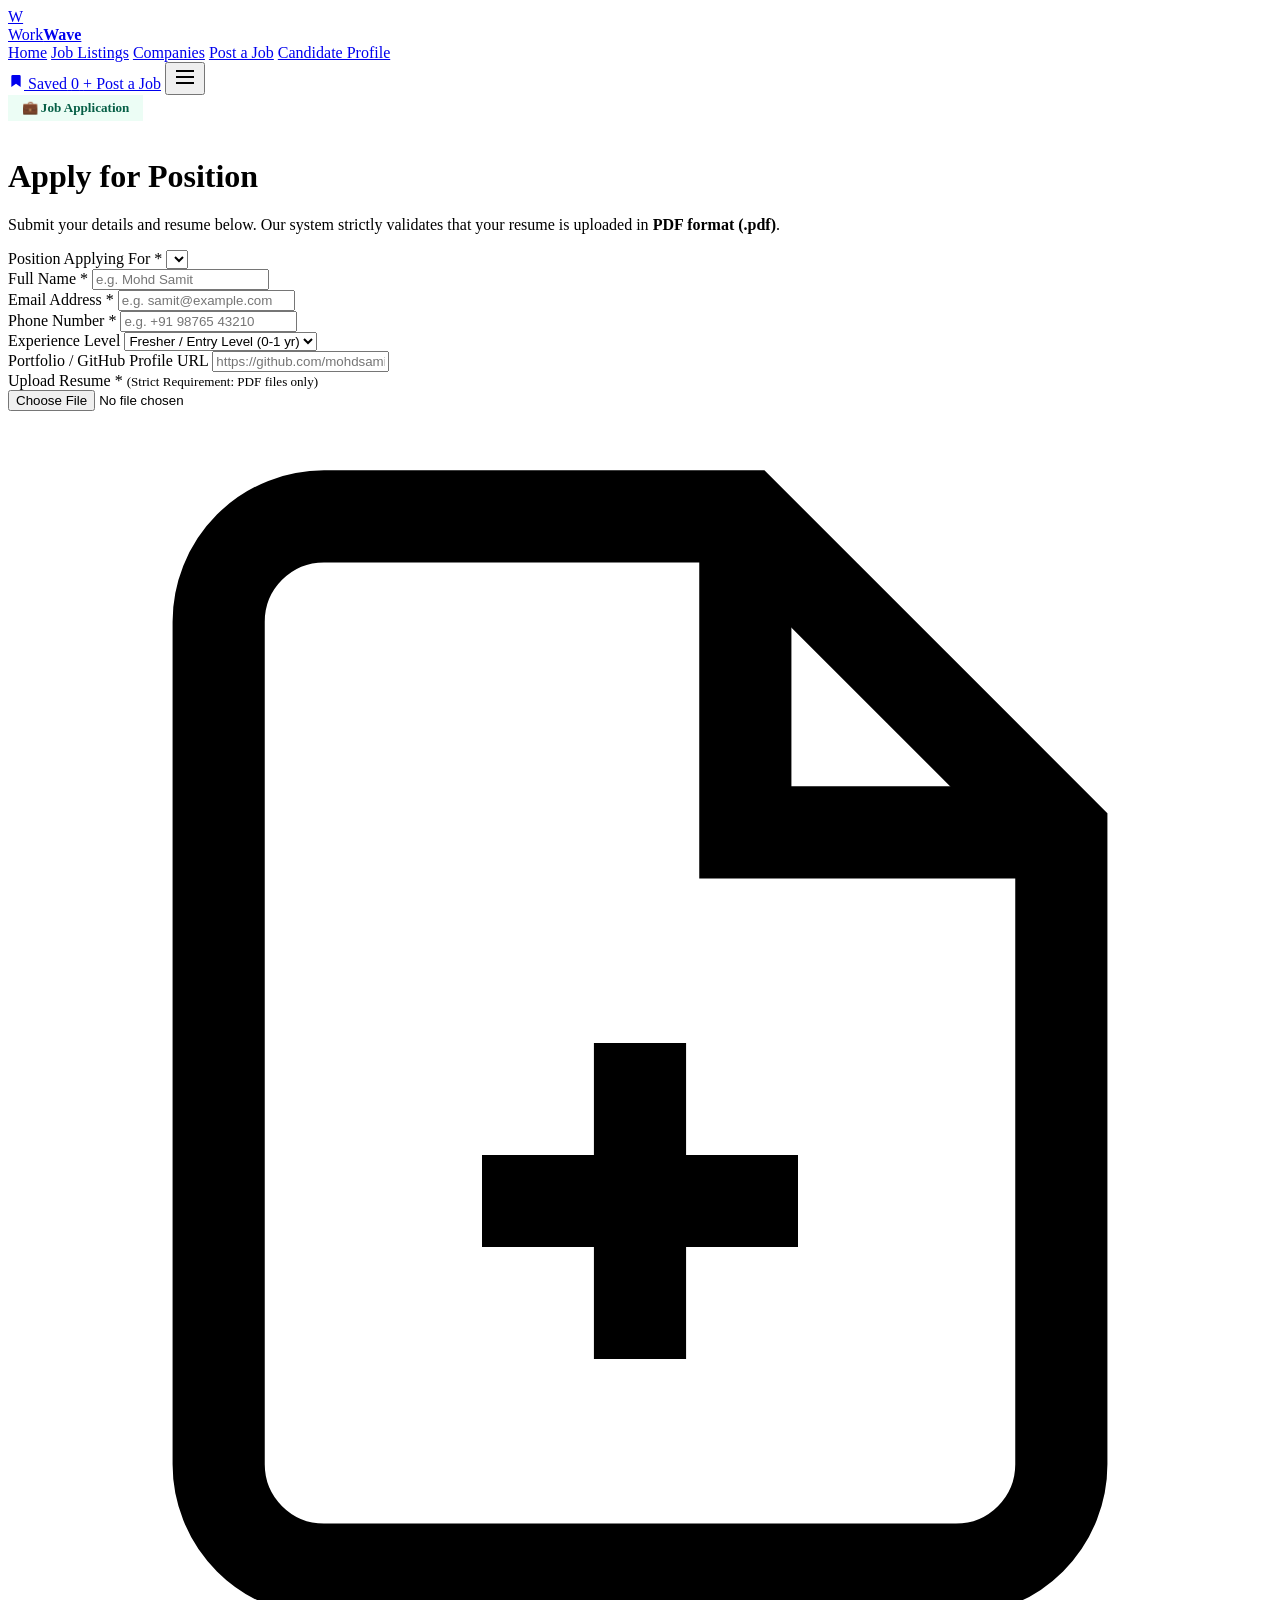
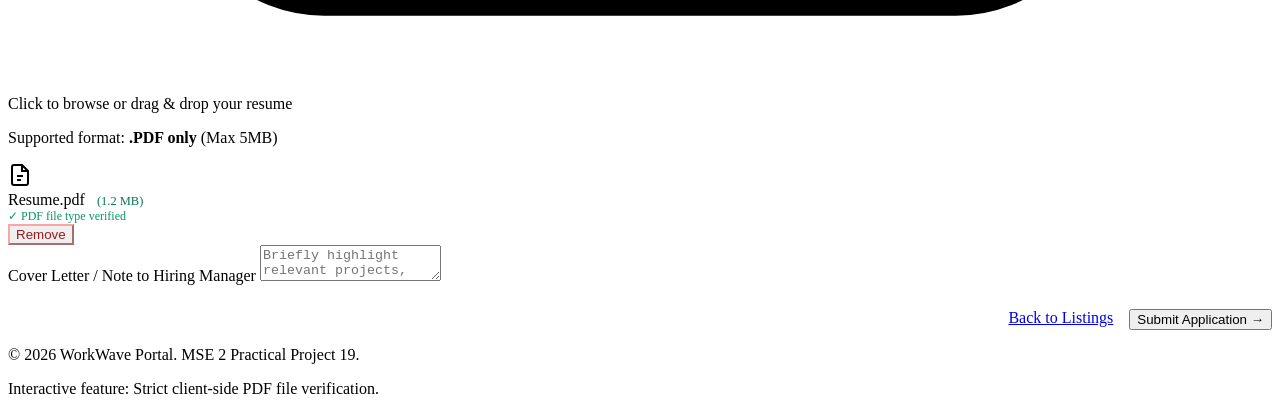
==== apply.html @ 9a6e8cc9 "Add files via upload" ====
<!DOCTYPE html>
<html lang="en">
<head>
  <meta charset="UTF-8">
  <meta name="viewport" content="width=device-width, initial-scale=1.0">
  <title>Job Application | WorkWave Portal</title>
  <link rel="stylesheet" href="css/style.css">
</head>
<body>

  <!-- Top Navigation Bar -->
  <header class="navbar">
    <div class="container">
      <a href="index.html" class="brand-logo">
        <div class="brand-icon">W</div>
        <span>Work<strong>Wave</strong></span>
      </a>

      <nav class="nav-menu">
        <a href="index.html" class="nav-link">Home</a>
        <a href="jobs.html" class="nav-link">Job Listings</a>
        <a href="companies.html" class="nav-link">Companies</a>
        <a href="post-job.html" class="nav-link">Post a Job</a>
        <a href="profile.html" class="nav-link">Candidate Profile</a>
      </nav>

      <div class="nav-actions">
        <a href="profile.html" class="saved-jobs-badge-btn" title="View Saved Jobs">
          <svg width="16" height="16" viewBox="0 0 24 24" fill="currentColor">
            <path d="M19 21l-7-5-7 5V5a2 2 0 0 1 2-2h10a2 2 0 0 1 2 2z"></path>
          </svg>
          <span>Saved</span>
          <span class="badge-count">0</span>
        </a>
        <a href="post-job.html" class="btn btn-primary btn-sm">+ Post a Job</a>
        <button class="nav-toggle-btn" aria-label="Toggle navigation">
          <svg width="24" height="24" viewBox="0 0 24 24" fill="none" stroke="currentColor" stroke-width="2">
            <line x1="3" y1="12" x2="21" y2="12"></line>
            <line x1="3" y1="6" x2="21" y2="6"></line>
            <line x1="3" y1="18" x2="21" y2="18"></line>
          </svg>
        </button>
      </div>
    </div>
  </header>

  <!-- Main Content: Application Form -->
  <main class="main-content">
    <div class="container">
      <div class="form-card">
        <div style="display: inline-flex; align-items: center; gap: 0.5rem; background: #ecfdf5; color: #065f46; padding: 0.3rem 0.85rem; border-radius: var(--radius-full); font-size: 0.82rem; font-weight: 700; margin-bottom: 1rem;">
          💼 Job Application
        </div>
        <h1 class="form-title">Apply for Position</h1>
        <p class="form-subtitle">Submit your details and resume below. Our system strictly validates that your resume is uploaded in <strong>PDF format (.pdf)</strong>.</p>

        <!-- Selected Job Banner -->
        <div id="apply-job-banner" style="display: none; background: var(--bg-subtle); border: 1px solid var(--border-color); border-radius: var(--radius-md); padding: 1rem 1.25rem; margin-bottom: 2rem;"></div>

        <form id="job-application-form">
          <div class="form-grid">
            
            <!-- Target Position -->
            <div class="form-group col-span-2">
              <label class="form-label" for="apply-job-select">Position Applying For <span class="required">*</span></label>
              <select id="apply-job-select" class="form-control" required>
                <!-- Populated by JS -->
              </select>
            </div>

            <!-- Full Name -->
            <div class="form-group">
              <label class="form-label" for="applicant-name">Full Name <span class="required">*</span></label>
              <input type="text" id="applicant-name" class="form-control" placeholder="e.g. Mohd Samit" required>
            </div>

            <!-- Email Address -->
            <div class="form-group">
              <label class="form-label" for="applicant-email">Email Address <span class="required">*</span></label>
              <input type="email" id="applicant-email" class="form-control" placeholder="e.g. samit@example.com" required>
            </div>

            <!-- Phone Number -->
            <div class="form-group">
              <label class="form-label" for="applicant-phone">Phone Number <span class="required">*</span></label>
              <input type="tel" id="applicant-phone" class="form-control" placeholder="e.g. +91 98765 43210" required>
            </div>

            <!-- Total Experience -->
            <div class="form-group">
              <label class="form-label" for="applicant-exp">Experience Level</label>
              <select id="applicant-exp" class="form-control">
                <option value="Fresher / Entry Level">Fresher / Entry Level (0-1 yr)</option>
                <option value="Junior (1-3 yrs)">Junior (1-3 yrs)</option>
                <option value="Mid Level (3-5 yrs)">Mid Level (3-5 yrs)</option>
                <option value="Senior (5+ yrs)">Senior (5+ yrs)</option>
              </select>
            </div>

            <!-- Portfolio / GitHub URL -->
            <div class="form-group col-span-2">
              <label class="form-label" for="applicant-portfolio">Portfolio / GitHub Profile URL</label>
              <input type="url" id="applicant-portfolio" class="form-control" placeholder="https://github.com/mohdsamit03-alt">
            </div>

            <!-- Resume Upload with Strict PDF Validation -->
            <div class="form-group col-span-2">
              <label class="form-label">
                Upload Resume <span class="required">*</span> 
                <span style="font-weight: normal; color: var(--text-muted); font-size: 0.82rem;">(Strict Requirement: PDF files only)</span>
              </label>

              <!-- Drag & Drop Zone -->
              <div class="file-dropzone" id="resume-dropzone">
                <input type="file" id="resume-file-input" accept=".pdf,application/pdf" required>
                <svg class="dropzone-icon" viewBox="0 0 24 24" fill="none" stroke="currentColor" stroke-width="1.75">
                  <path d="M14 2H6a2 2 0 0 0-2 2v16a2 2 0 0 0 2 2h12a2 2 0 0 0 2-2V8z"></path>
                  <polyline points="14 2 14 8 20 8"></polyline>
                  <line x1="12" y1="18" x2="12" y2="12"></line>
                  <line x1="9" y1="15" x2="15" y2="15"></line>
                </svg>
                <p class="dropzone-text">Click to browse or drag & drop your resume</p>
                <p class="dropzone-hint">Supported format: <strong>.PDF only</strong> (Max 5MB)</p>
              </div>

              <!-- PDF Accepted Preview Card -->
              <div id="file-preview-box" class="file-preview-box">
                <div class="file-preview-info">
                  <svg width="24" height="24" viewBox="0 0 24 24" fill="none" stroke="currentColor" stroke-width="2">
                    <path d="M14 2H6a2 2 0 0 0-2 2v16a2 2 0 0 0 2 2h12a2 2 0 0 0 2-2V8z"></path>
                    <polyline points="14 2 14 8 20 8"></polyline>
                    <line x1="9" y1="13" x2="15" y2="13"></line>
                    <line x1="9" y1="17" x2="13" y2="17"></line>
                  </svg>
                  <div>
                    <span id="file-name-display">Resume.pdf</span>
                    <span id="file-size-display" style="font-size: 0.78rem; color: #047857; margin-left: 0.5rem; font-weight: normal;">(1.2 MB)</span>
                    <div style="font-size: 0.75rem; color: #059669; font-weight: normal;">✓ PDF file type verified</div>
                  </div>
                </div>
                <button type="button" id="file-remove-btn" class="btn btn-secondary btn-sm" style="color: #991b1b; border-color: #fca5a5;">Remove</button>
              </div>

              <!-- PDF Rejection Error Message Box -->
              <div id="file-error-box" class="file-error-box"></div>
            </div>

            <!-- Cover Letter / Notes -->
            <div class="form-group col-span-2">
              <label class="form-label" for="cover-letter">Cover Letter / Note to Hiring Manager</label>
              <textarea id="cover-letter" class="form-control" placeholder="Briefly highlight relevant projects, skills, or why you'd be a great fit for this role..."></textarea>
            </div>

          </div>

          <div style="display: flex; justify-content: flex-end; gap: 1rem; margin-top: 1.5rem;">
            <a href="jobs.html" class="btn btn-secondary">Back to Listings</a>
            <button type="submit" class="btn btn-primary btn-lg">Submit Application &rarr;</button>
          </div>
        </form>
      </div>
    </div>
  </main>

  <!-- Footer -->
  <footer class="footer">
    <div class="container">
      <div class="footer-bottom" style="border: none; padding-top: 0;">
        <p>&copy; 2026 WorkWave Portal. MSE 2 Practical Project 19.</p>
        <p>Interactive feature: Strict client-side PDF file verification.</p>
      </div>
    </div>
  </footer>

  <!-- Scripts -->
  <script src="js/data.js"></script>
  <script src="js/main.js"></script>
  <script src="js/apply.js"></script>
</body>
</html>
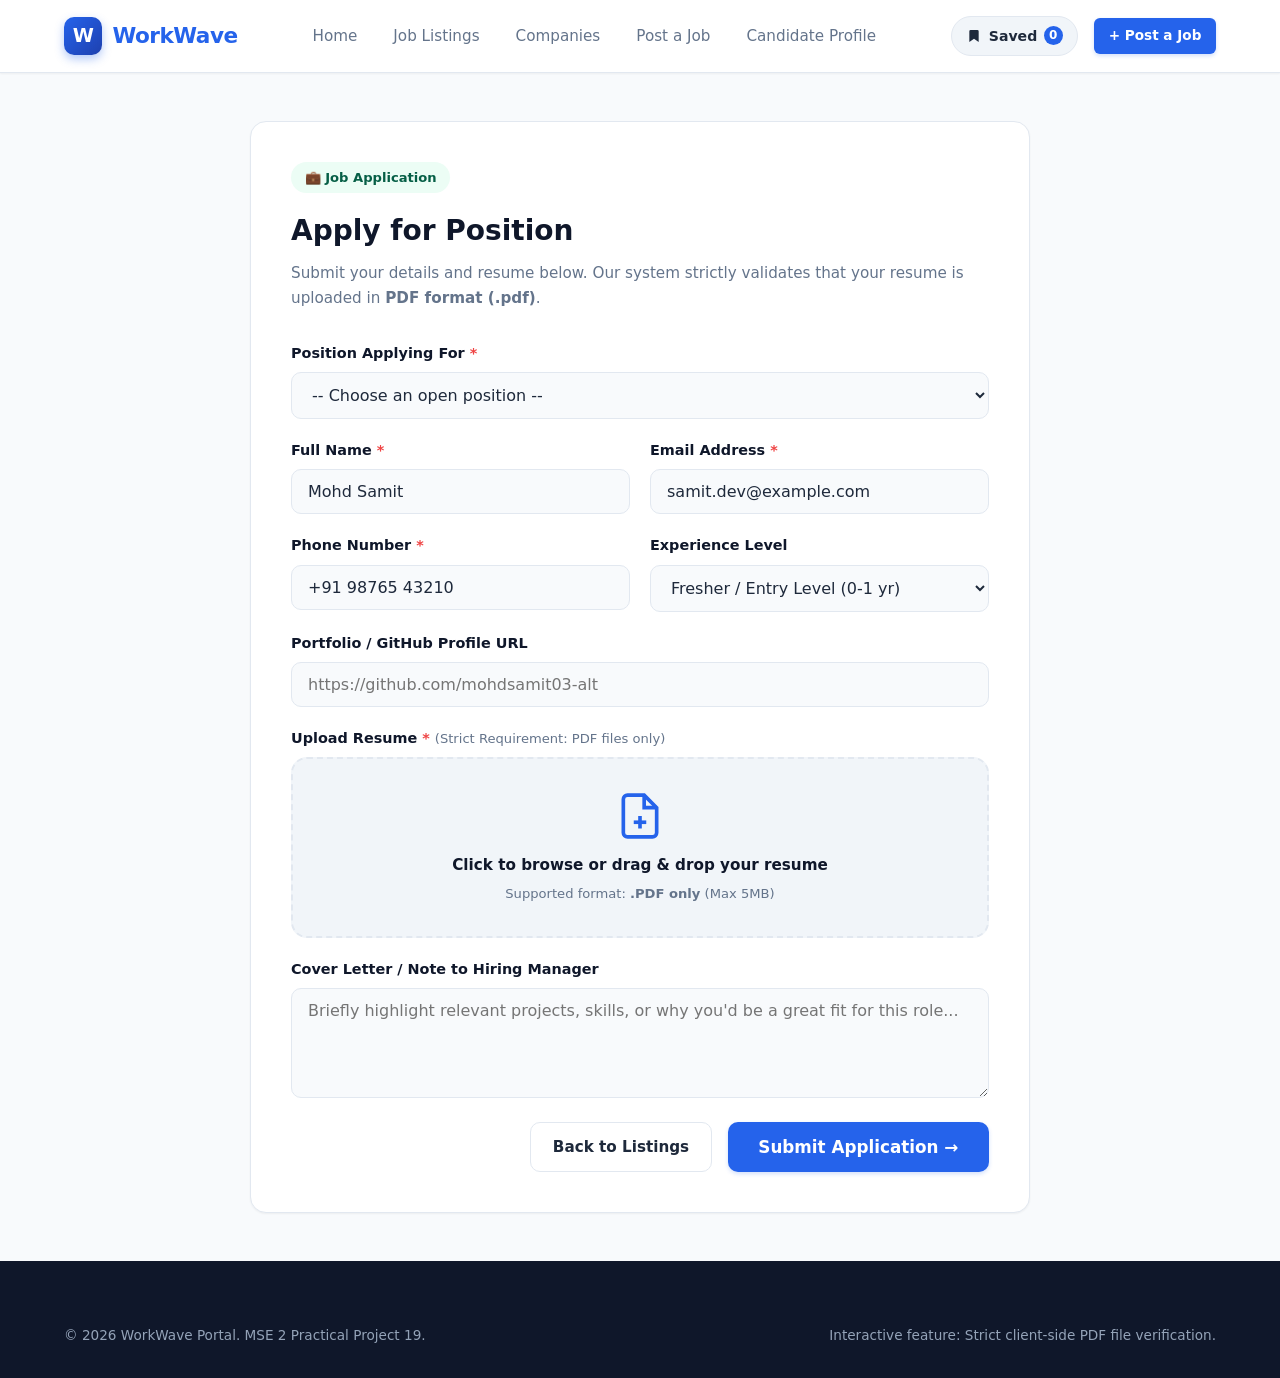
==== commit 409f7a8a: "Add files via upload" ====
--- a/apply.html
+++ b/apply.html
@@ -4,7 +4,7 @@
   <meta charset="UTF-8">
   <meta name="viewport" content="width=device-width, initial-scale=1.0">
   <title>Job Application | WorkWave Portal</title>
-  <link rel="stylesheet" href="css/style.css">
+  <link rel="stylesheet" href="style.css">
 </head>
 <body>
 
@@ -173,8 +173,8 @@
   </footer>
 
   <!-- Scripts -->
-  <script src="js/data.js"></script>
-  <script src="js/main.js"></script>
-  <script src="js/apply.js"></script>
+  <script src="data.js"></script>
+  <script src="main.js"></script>
+  <script src="apply.js"></script>
 </body>
 </html>
--- a/style.css
+++ b/style.css
@@ -0,0 +1,1202 @@
+/* ==========================================================================
+   MSE 2 Practical: Job Portal (Advanced)
+   Modern, Responsive, Production-Ready CSS
+   ========================================================================== */
+
+:root {
+  --primary: #2563eb;
+  --primary-hover: #1d4ed8;
+  --primary-light: #eff6ff;
+  --primary-border: #bfdbfe;
+  
+  --secondary: #0f172a;
+  --text-main: #1e293b;
+  --text-muted: #64748b;
+  --text-light: #94a3b8;
+  
+  --bg-body: #f8fafc;
+  --bg-card: #ffffff;
+  --bg-subtle: #f1f5f9;
+  
+  --border-color: #e2e8f0;
+  --border-focus: #3b82f6;
+  
+  --success: #10b981;
+  --success-bg: #ecfdf5;
+  --danger: #ef4444;
+  --danger-bg: #fef2f2;
+  --warning: #f59e0b;
+  --warning-bg: #fffbeb;
+  
+  --radius-sm: 6px;
+  --radius-md: 10px;
+  --radius-lg: 16px;
+  --radius-full: 9999px;
+  
+  --shadow-sm: 0 1px 2px 0 rgba(0, 0, 0, 0.05);
+  --shadow-md: 0 4px 6px -1px rgba(0, 0, 0, 0.07), 0 2px 4px -2px rgba(0, 0, 0, 0.05);
+  --shadow-lg: 0 10px 15px -3px rgba(0, 0, 0, 0.08), 0 4px 6px -4px rgba(0, 0, 0, 0.04);
+  --shadow-xl: 0 20px 25px -5px rgba(0, 0, 0, 0.1), 0 8px 10px -6px rgba(0, 0, 0, 0.05);
+
+  --font-family: system-ui, -apple-system, BlinkMacSystemFont, 'Segoe UI', Roboto, Oxygen, Ubuntu, Cantarell, sans-serif;
+  --transition: all 0.2s cubic-bezier(0.4, 0, 0.2, 1);
+}
+
+/* Base Resets */
+*, *::before, *::after {
+  box-sizing: border-box;
+  margin: 0;
+  padding: 0;
+}
+
+body {
+  font-family: var(--font-family);
+  background-color: var(--bg-body);
+  color: var(--text-main);
+  line-height: 1.6;
+  min-height: 100vh;
+  display: flex;
+  flex-direction: column;
+}
+
+img, svg {
+  vertical-align: middle;
+}
+
+a {
+  color: inherit;
+  text-decoration: none;
+  transition: var(--transition);
+}
+
+ul {
+  list-style: none;
+}
+
+button, input, select, textarea {
+  font-family: inherit;
+  font-size: 1rem;
+}
+
+/* Layout Utilities */
+.container {
+  width: 100%;
+  max-width: 1200px;
+  margin-left: auto;
+  margin-right: auto;
+  padding-left: 1.5rem;
+  padding-right: 1.5rem;
+}
+
+/* Top Navigation Bar */
+.navbar {
+  background-color: var(--bg-card);
+  border-bottom: 1px solid var(--border-color);
+  position: sticky;
+  top: 0;
+  z-index: 1000;
+  box-shadow: var(--shadow-sm);
+}
+
+.navbar .container {
+  display: flex;
+  align-items: center;
+  justify-content: space-between;
+  height: 72px;
+}
+
+.brand-logo {
+  display: flex;
+  align-items: center;
+  gap: 0.65rem;
+  font-size: 1.35rem;
+  font-weight: 800;
+  color: var(--secondary);
+  letter-spacing: -0.5px;
+}
+
+.brand-icon {
+  width: 38px;
+  height: 38px;
+  background: linear-gradient(135deg, var(--primary) 0%, #1e40af 100%);
+  color: #fff;
+  border-radius: var(--radius-md);
+  display: flex;
+  align-items: center;
+  justify-content: center;
+  font-size: 1.2rem;
+  font-weight: 900;
+  box-shadow: 0 4px 10px rgba(37, 99, 235, 0.35);
+}
+
+.brand-logo span {
+  color: var(--primary);
+}
+
+.nav-menu {
+  display: flex;
+  align-items: center;
+  gap: 1.75rem;
+}
+
+.nav-link {
+  font-weight: 500;
+  color: var(--text-muted);
+  font-size: 0.95rem;
+  padding: 0.5rem 0.25rem;
+  position: relative;
+}
+
+.nav-link:hover, .nav-link.active {
+  color: var(--primary);
+}
+
+.nav-link.active::after {
+  content: '';
+  position: absolute;
+  bottom: -6px;
+  left: 0;
+  right: 0;
+  height: 2px;
+  background-color: var(--primary);
+  border-radius: 2px;
+}
+
+.nav-actions {
+  display: flex;
+  align-items: center;
+  gap: 1rem;
+}
+
+.saved-jobs-badge-btn {
+  display: flex;
+  align-items: center;
+  gap: 0.4rem;
+  background: var(--bg-subtle);
+  border: 1px solid var(--border-color);
+  padding: 0.5rem 0.9rem;
+  border-radius: var(--radius-full);
+  font-size: 0.88rem;
+  font-weight: 600;
+  color: var(--text-main);
+  transition: var(--transition);
+}
+
+.saved-jobs-badge-btn:hover {
+  background: var(--primary-light);
+  border-color: var(--primary-border);
+  color: var(--primary);
+}
+
+.badge-count {
+  background: var(--primary);
+  color: #fff;
+  font-size: 0.75rem;
+  min-width: 19px;
+  height: 19px;
+  padding: 0 5px;
+  border-radius: var(--radius-full);
+  display: inline-flex;
+  align-items: center;
+  justify-content: center;
+  font-weight: 700;
+}
+
+.nav-toggle-btn {
+  display: none;
+  background: none;
+  border: none;
+  cursor: pointer;
+  padding: 0.5rem;
+  color: var(--secondary);
+}
+
+/* Buttons */
+.btn {
+  display: inline-flex;
+  align-items: center;
+  justify-content: center;
+  gap: 0.5rem;
+  padding: 0.65rem 1.35rem;
+  border-radius: var(--radius-md);
+  font-size: 0.95rem;
+  font-weight: 600;
+  cursor: pointer;
+  border: 1px solid transparent;
+  transition: var(--transition);
+  text-align: center;
+  white-space: nowrap;
+}
+
+.btn-primary {
+  background-color: var(--primary);
+  color: #fff;
+  box-shadow: 0 2px 4px rgba(37, 99, 235, 0.2);
+}
+
+.btn-primary:hover {
+  background-color: var(--primary-hover);
+  transform: translateY(-1px);
+  box-shadow: 0 4px 10px rgba(37, 99, 235, 0.3);
+}
+
+.btn-secondary {
+  background-color: var(--bg-card);
+  color: var(--text-main);
+  border-color: var(--border-color);
+}
+
+.btn-secondary:hover {
+  background-color: var(--bg-subtle);
+  border-color: var(--text-light);
+}
+
+.btn-outline {
+  background: transparent;
+  border: 1px solid var(--primary);
+  color: var(--primary);
+}
+
+.btn-outline:hover {
+  background: var(--primary-light);
+}
+
+.btn-sm {
+  padding: 0.4rem 0.85rem;
+  font-size: 0.85rem;
+  border-radius: var(--radius-sm);
+}
+
+.btn-lg {
+  padding: 0.85rem 1.85rem;
+  font-size: 1.05rem;
+  border-radius: var(--radius-md);
+}
+
+.btn-full {
+  width: 100%;
+}
+
+/* Badges & Pills */
+.pill {
+  display: inline-flex;
+  align-items: center;
+  padding: 0.25rem 0.65rem;
+  border-radius: var(--radius-full);
+  font-size: 0.78rem;
+  font-weight: 600;
+  letter-spacing: 0.2px;
+}
+
+.pill-blue { background: #dbeafe; color: #1e40af; }
+.pill-green { background: #d1fae5; color: #065f46; }
+.pill-purple { background: #f3e8ff; color: #6b21a8; }
+.pill-amber { background: #fef3c7; color: #92400e; }
+.pill-gray { background: #e2e8f0; color: #334155; }
+
+/* Page Header / Hero Banner */
+.hero-section {
+  background: linear-gradient(180deg, #eff6ff 0%, #f8fafc 100%);
+  padding: 4.5rem 0 3.5rem;
+  text-align: center;
+  border-bottom: 1px solid var(--border-color);
+}
+
+.hero-badge {
+  display: inline-flex;
+  align-items: center;
+  gap: 0.4rem;
+  background: #dbeafe;
+  color: #1e40af;
+  padding: 0.35rem 0.9rem;
+  border-radius: var(--radius-full);
+  font-size: 0.85rem;
+  font-weight: 700;
+  margin-bottom: 1.25rem;
+  border: 1px solid #bfdbfe;
+}
+
+.hero-title {
+  font-size: 2.85rem;
+  font-weight: 800;
+  letter-spacing: -1px;
+  line-height: 1.2;
+  color: var(--secondary);
+  max-width: 820px;
+  margin: 0 auto 1.25rem;
+}
+
+.hero-title span {
+  color: var(--primary);
+  background: linear-gradient(90deg, #2563eb, #3b82f6);
+  -webkit-background-clip: text;
+  -webkit-text-fill-color: transparent;
+}
+
+.hero-subtitle {
+  font-size: 1.15rem;
+  color: var(--text-muted);
+  max-width: 640px;
+  margin: 0 auto 2.25rem;
+}
+
+/* Search Bar Component */
+.search-box-card {
+  background: var(--bg-card);
+  padding: 0.75rem;
+  border-radius: var(--radius-lg);
+  box-shadow: var(--shadow-lg);
+  border: 1px solid var(--border-color);
+  max-width: 900px;
+  margin: 0 auto;
+}
+
+.search-form {
+  display: grid;
+  grid-template-columns: 1fr 1fr auto;
+  gap: 0.75rem;
+  align-items: center;
+}
+
+.input-group {
+  display: flex;
+  align-items: center;
+  gap: 0.75rem;
+  padding: 0.65rem 1rem;
+  background: var(--bg-subtle);
+  border-radius: var(--radius-md);
+  border: 1px solid transparent;
+  transition: var(--transition);
+}
+
+.input-group:focus-within {
+  border-color: var(--border-focus);
+  background: #fff;
+  box-shadow: 0 0 0 3px rgba(37, 99, 235, 0.15);
+}
+
+.input-group svg {
+  color: var(--text-light);
+  flex-shrink: 0;
+}
+
+.input-group input, .input-group select {
+  width: 100%;
+  border: none;
+  background: transparent;
+  color: var(--text-main);
+  outline: none;
+  font-size: 0.95rem;
+}
+
+.search-box-card .btn {
+  height: 50px;
+  padding: 0 1.85rem;
+}
+
+/* Stats Row */
+.stats-strip {
+  display: flex;
+  justify-content: center;
+  gap: 3rem;
+  margin-top: 3rem;
+  flex-wrap: wrap;
+}
+
+.stat-item {
+  display: flex;
+  flex-direction: column;
+  align-items: center;
+}
+
+.stat-number {
+  font-size: 1.85rem;
+  font-weight: 800;
+  color: var(--secondary);
+}
+
+.stat-label {
+  font-size: 0.85rem;
+  color: var(--text-muted);
+  text-transform: uppercase;
+  letter-spacing: 0.5px;
+  font-weight: 600;
+}
+
+/* Main Content Wrapper */
+.main-content {
+  flex: 1;
+  padding: 3rem 0;
+}
+
+.section-header {
+  display: flex;
+  align-items: flex-end;
+  justify-content: space-between;
+  margin-bottom: 2rem;
+  flex-wrap: wrap;
+  gap: 1rem;
+}
+
+.section-header h2 {
+  font-size: 1.85rem;
+  font-weight: 800;
+  color: var(--secondary);
+  letter-spacing: -0.5px;
+}
+
+.section-header p {
+  color: var(--text-muted);
+  font-size: 0.95rem;
+  margin-top: 0.25rem;
+}
+
+/* Job Cards Grid */
+.job-grid {
+  display: grid;
+  grid-template-columns: repeat(auto-fill, minmax(350px, 1fr));
+  gap: 1.5rem;
+}
+
+.job-card {
+  background: var(--bg-card);
+  border: 1px solid var(--border-color);
+  border-radius: var(--radius-lg);
+  padding: 1.5rem;
+  display: flex;
+  flex-direction: column;
+  transition: var(--transition);
+  position: relative;
+  box-shadow: var(--shadow-sm);
+}
+
+.job-card:hover {
+  transform: translateY(-3px);
+  box-shadow: var(--shadow-md);
+  border-color: #cbd5e1;
+}
+
+.job-card-header {
+  display: flex;
+  align-items: flex-start;
+  gap: 1rem;
+  margin-bottom: 1rem;
+}
+
+.company-logo {
+  width: 52px;
+  height: 52px;
+  border-radius: var(--radius-md);
+  color: #fff;
+  display: flex;
+  align-items: center;
+  justify-content: center;
+  font-size: 1.15rem;
+  font-weight: 800;
+  flex-shrink: 0;
+  box-shadow: var(--shadow-sm);
+}
+
+.job-title-group {
+  flex: 1;
+  min-width: 0;
+}
+
+.job-title {
+  font-size: 1.12rem;
+  font-weight: 700;
+  color: var(--secondary);
+  margin-bottom: 0.2rem;
+  white-space: nowrap;
+  overflow: hidden;
+  text-overflow: ellipsis;
+}
+
+.job-title a:hover {
+  color: var(--primary);
+}
+
+.company-name {
+  font-size: 0.9rem;
+  color: var(--text-muted);
+  font-weight: 500;
+}
+
+.save-job-btn {
+  background: var(--bg-subtle);
+  border: 1px solid var(--border-color);
+  color: var(--text-muted);
+  width: 38px;
+  height: 38px;
+  border-radius: var(--radius-full);
+  display: flex;
+  align-items: center;
+  justify-content: center;
+  cursor: pointer;
+  transition: var(--transition);
+  flex-shrink: 0;
+}
+
+.save-job-btn:hover {
+  color: #e11d48;
+  background: #ffe4e6;
+  border-color: #fecdd3;
+}
+
+.save-job-btn.saved {
+  background: #ffe4e6;
+  color: #e11d48;
+  border-color: #fecdd3;
+}
+
+.job-card-pills {
+  display: flex;
+  flex-wrap: wrap;
+  gap: 0.5rem;
+  margin-bottom: 1rem;
+}
+
+.job-card-meta {
+  display: flex;
+  align-items: center;
+  gap: 1.25rem;
+  font-size: 0.88rem;
+  color: var(--text-muted);
+  margin-bottom: 1.25rem;
+  flex-wrap: wrap;
+}
+
+.job-card-meta-item {
+  display: flex;
+  align-items: center;
+  gap: 0.35rem;
+}
+
+.job-tags {
+  display: flex;
+  flex-wrap: wrap;
+  gap: 0.4rem;
+  margin-bottom: 1.25rem;
+}
+
+.job-tag {
+  background: var(--bg-subtle);
+  color: var(--text-main);
+  padding: 0.2rem 0.55rem;
+  border-radius: var(--radius-sm);
+  font-size: 0.78rem;
+  font-weight: 500;
+}
+
+.job-card-footer {
+  margin-top: auto;
+  display: flex;
+  align-items: center;
+  justify-content: space-between;
+  padding-top: 1rem;
+  border-top: 1px solid var(--border-color);
+}
+
+.job-salary {
+  font-weight: 700;
+  color: var(--secondary);
+  font-size: 0.95rem;
+}
+
+/* Listings Page Layout (Sidebar + Results) */
+.listings-layout {
+  display: grid;
+  grid-template-columns: 280px 1fr;
+  gap: 2rem;
+  align-items: flex-start;
+}
+
+.filters-sidebar {
+  background: var(--bg-card);
+  border: 1px solid var(--border-color);
+  border-radius: var(--radius-lg);
+  padding: 1.5rem;
+  position: sticky;
+  top: 92px;
+  box-shadow: var(--shadow-sm);
+}
+
+.filter-group {
+  margin-bottom: 1.75rem;
+  padding-bottom: 1.5rem;
+  border-bottom: 1px solid var(--border-color);
+}
+
+.filter-group:last-child {
+  margin-bottom: 0;
+  padding-bottom: 0;
+  border-bottom: none;
+}
+
+.filter-title {
+  font-size: 0.92rem;
+  font-weight: 700;
+  color: var(--secondary);
+  margin-bottom: 0.85rem;
+  text-transform: uppercase;
+  letter-spacing: 0.5px;
+}
+
+.filter-option {
+  display: flex;
+  align-items: center;
+  gap: 0.6rem;
+  margin-bottom: 0.6rem;
+  cursor: pointer;
+  font-size: 0.92rem;
+  color: var(--text-main);
+}
+
+.filter-option input[type="checkbox"], .filter-option input[type="radio"] {
+  width: 16px;
+  height: 16px;
+  accent-color: var(--primary);
+  cursor: pointer;
+}
+
+.filter-reset-btn {
+  background: none;
+  border: none;
+  color: var(--primary);
+  font-size: 0.85rem;
+  font-weight: 600;
+  cursor: pointer;
+  padding: 0;
+}
+
+.filter-reset-btn:hover {
+  text-decoration: underline;
+}
+
+/* Forms (Post Job, Apply, Profile) */
+.form-card {
+  background: var(--bg-card);
+  border: 1px solid var(--border-color);
+  border-radius: var(--radius-lg);
+  padding: 2.5rem;
+  box-shadow: var(--shadow-sm);
+  max-width: 780px;
+  margin: 0 auto;
+}
+
+.form-title {
+  font-size: 1.75rem;
+  font-weight: 800;
+  color: var(--secondary);
+  margin-bottom: 0.5rem;
+}
+
+.form-subtitle {
+  color: var(--text-muted);
+  font-size: 0.95rem;
+  margin-bottom: 2rem;
+}
+
+.form-grid {
+  display: grid;
+  grid-template-columns: 1fr 1fr;
+  gap: 1.25rem;
+  margin-bottom: 1.5rem;
+}
+
+.form-group {
+  display: flex;
+  flex-direction: column;
+  gap: 0.45rem;
+}
+
+.form-group.col-span-2 {
+  grid-column: span 2;
+}
+
+.form-label {
+  font-size: 0.9rem;
+  font-weight: 600;
+  color: var(--secondary);
+}
+
+.form-label .required {
+  color: var(--danger);
+}
+
+.form-control {
+  width: 100%;
+  padding: 0.75rem 1rem;
+  border: 1px solid var(--border-color);
+  border-radius: var(--radius-md);
+  background: var(--bg-body);
+  color: var(--text-main);
+  outline: none;
+  transition: var(--transition);
+}
+
+.form-control:focus {
+  background: #fff;
+  border-color: var(--border-focus);
+  box-shadow: 0 0 0 3px rgba(37, 99, 235, 0.15);
+}
+
+textarea.form-control {
+  resize: vertical;
+  min-height: 110px;
+}
+
+/* File Upload Component (PDF Strict Validation) */
+.file-dropzone {
+  border: 2px dashed var(--border-color);
+  background: var(--bg-subtle);
+  border-radius: var(--radius-lg);
+  padding: 2rem 1.5rem;
+  text-align: center;
+  cursor: pointer;
+  transition: var(--transition);
+  position: relative;
+}
+
+.file-dropzone:hover, .file-dropzone.dragover {
+  border-color: var(--primary);
+  background: var(--primary-light);
+}
+
+.file-dropzone input[type="file"] {
+  position: absolute;
+  top: 0;
+  left: 0;
+  width: 100%;
+  height: 100%;
+  opacity: 0;
+  cursor: pointer;
+}
+
+.dropzone-icon {
+  width: 50px;
+  height: 50px;
+  color: var(--primary);
+  margin-bottom: 0.75rem;
+}
+
+.dropzone-text {
+  font-size: 0.95rem;
+  font-weight: 600;
+  color: var(--secondary);
+  margin-bottom: 0.35rem;
+}
+
+.dropzone-hint {
+  font-size: 0.82rem;
+  color: var(--text-muted);
+}
+
+.file-preview-box {
+  display: none;
+  align-items: center;
+  justify-content: space-between;
+  padding: 0.85rem 1.25rem;
+  background: var(--success-bg);
+  border: 1px solid #a7f3d0;
+  border-radius: var(--radius-md);
+  margin-top: 1rem;
+}
+
+.file-preview-info {
+  display: flex;
+  align-items: center;
+  gap: 0.75rem;
+  color: #065f46;
+  font-weight: 600;
+  font-size: 0.92rem;
+}
+
+.file-error-box {
+  display: none;
+  padding: 0.85rem 1.25rem;
+  background: var(--danger-bg);
+  border: 1px solid #fecaca;
+  border-radius: var(--radius-md);
+  margin-top: 1rem;
+  color: #991b1b;
+  font-size: 0.88rem;
+  font-weight: 600;
+}
+
+/* Detail Page Layout */
+.job-detail-header {
+  background: var(--bg-card);
+  border: 1px solid var(--border-color);
+  border-radius: var(--radius-lg);
+  padding: 2.25rem;
+  box-shadow: var(--shadow-sm);
+  margin-bottom: 2rem;
+}
+
+.job-detail-top {
+  display: flex;
+  align-items: flex-start;
+  justify-content: space-between;
+  gap: 1.5rem;
+  flex-wrap: wrap;
+}
+
+.job-detail-company-wrap {
+  display: flex;
+  gap: 1.25rem;
+}
+
+.job-detail-title {
+  font-size: 2rem;
+  font-weight: 800;
+  color: var(--secondary);
+  line-height: 1.2;
+  margin-bottom: 0.4rem;
+}
+
+.detail-layout {
+  display: grid;
+  grid-template-columns: 2fr 1fr;
+  gap: 2rem;
+}
+
+.detail-content-card {
+  background: var(--bg-card);
+  border: 1px solid var(--border-color);
+  border-radius: var(--radius-lg);
+  padding: 2.25rem;
+  box-shadow: var(--shadow-sm);
+}
+
+.detail-section {
+  margin-bottom: 2rem;
+}
+
+.detail-section:last-child {
+  margin-bottom: 0;
+}
+
+.detail-section h3 {
+  font-size: 1.25rem;
+  font-weight: 700;
+  color: var(--secondary);
+  margin-bottom: 0.85rem;
+  padding-bottom: 0.4rem;
+  border-bottom: 1px solid var(--border-color);
+}
+
+.detail-section ul {
+  padding-left: 1.25rem;
+  list-style-type: disc;
+}
+
+.detail-section li {
+  margin-bottom: 0.5rem;
+  color: var(--text-main);
+}
+
+.detail-sidebar-card {
+  background: var(--bg-card);
+  border: 1px solid var(--border-color);
+  border-radius: var(--radius-lg);
+  padding: 1.75rem;
+  box-shadow: var(--shadow-sm);
+  margin-bottom: 1.5rem;
+}
+
+.info-list-item {
+  display: flex;
+  align-items: center;
+  justify-content: space-between;
+  padding: 0.75rem 0;
+  border-bottom: 1px solid var(--border-color);
+  font-size: 0.92rem;
+}
+
+.info-list-item:last-child {
+  border-bottom: none;
+}
+
+.info-list-label {
+  color: var(--text-muted);
+}
+
+.info-list-value {
+  font-weight: 600;
+  color: var(--secondary);
+}
+
+/* Companies Grid */
+.company-card {
+  background: var(--bg-card);
+  border: 1px solid var(--border-color);
+  border-radius: var(--radius-lg);
+  padding: 2rem;
+  text-align: center;
+  box-shadow: var(--shadow-sm);
+  transition: var(--transition);
+  display: flex;
+  flex-direction: column;
+  align-items: center;
+}
+
+.company-card:hover {
+  transform: translateY(-4px);
+  box-shadow: var(--shadow-md);
+  border-color: #cbd5e1;
+}
+
+.company-card .company-logo {
+  width: 68px;
+  height: 68px;
+  font-size: 1.5rem;
+  margin-bottom: 1rem;
+}
+
+.company-card-name {
+  font-size: 1.25rem;
+  font-weight: 700;
+  color: var(--secondary);
+  margin-bottom: 0.35rem;
+}
+
+.company-card-industry {
+  font-size: 0.88rem;
+  color: var(--text-muted);
+  margin-bottom: 1rem;
+}
+
+.company-card-desc {
+  font-size: 0.9rem;
+  color: var(--text-main);
+  margin-bottom: 1.25rem;
+  line-height: 1.5;
+}
+
+/* Candidate Profile Styles */
+.profile-header-card {
+  background: var(--bg-card);
+  border: 1px solid var(--border-color);
+  border-radius: var(--radius-lg);
+  padding: 2.25rem;
+  box-shadow: var(--shadow-sm);
+  display: flex;
+  align-items: center;
+  justify-content: space-between;
+  margin-bottom: 2rem;
+  flex-wrap: wrap;
+  gap: 1.5rem;
+}
+
+.profile-user-info {
+  display: flex;
+  align-items: center;
+  gap: 1.5rem;
+}
+
+.profile-avatar {
+  width: 84px;
+  height: 84px;
+  border-radius: var(--radius-full);
+  background: linear-gradient(135deg, var(--primary) 0%, #3b82f6 100%);
+  color: #fff;
+  display: flex;
+  align-items: center;
+  justify-content: center;
+  font-size: 2rem;
+  font-weight: 800;
+  box-shadow: var(--shadow-md);
+}
+
+.profile-name {
+  font-size: 1.65rem;
+  font-weight: 800;
+  color: var(--secondary);
+  margin-bottom: 0.2rem;
+}
+
+.profile-headline {
+  color: var(--text-muted);
+  font-size: 0.95rem;
+  font-weight: 500;
+}
+
+.profile-tabs {
+  display: flex;
+  gap: 0.5rem;
+  margin-bottom: 1.5rem;
+  border-bottom: 1px solid var(--border-color);
+  padding-bottom: 0.5rem;
+}
+
+.profile-tab-btn {
+  background: none;
+  border: none;
+  padding: 0.65rem 1.25rem;
+  border-radius: var(--radius-md);
+  font-weight: 600;
+  color: var(--text-muted);
+  cursor: pointer;
+  transition: var(--transition);
+}
+
+.profile-tab-btn.active {
+  background: var(--primary-light);
+  color: var(--primary);
+}
+
+/* Empty State */
+.empty-state {
+  text-align: center;
+  padding: 4rem 1.5rem;
+  background: var(--bg-card);
+  border: 1px dashed var(--border-color);
+  border-radius: var(--radius-lg);
+}
+
+.empty-state-icon {
+  width: 64px;
+  height: 64px;
+  color: var(--text-light);
+  margin-bottom: 1rem;
+}
+
+.empty-state-title {
+  font-size: 1.25rem;
+  font-weight: 700;
+  color: var(--secondary);
+  margin-bottom: 0.35rem;
+}
+
+.empty-state-text {
+  color: var(--text-muted);
+  font-size: 0.95rem;
+  max-width: 420px;
+  margin: 0 auto 1.5rem;
+}
+
+/* Toast Notifications */
+#toast-container {
+  position: fixed;
+  bottom: 24px;
+  right: 24px;
+  z-index: 9999;
+  display: flex;
+  flex-direction: column;
+  gap: 10px;
+  pointer-events: none;
+}
+
+.toast {
+  pointer-events: auto;
+  background: var(--secondary);
+  color: #fff;
+  padding: 0.85rem 1.35rem;
+  border-radius: var(--radius-md);
+  font-size: 0.92rem;
+  font-weight: 500;
+  box-shadow: var(--shadow-xl);
+  display: flex;
+  align-items: center;
+  gap: 0.75rem;
+  animation: slideIn 0.3s ease forwards;
+  max-width: 380px;
+}
+
+.toast.toast-success { background: #065f46; border-left: 4px solid #10b981; }
+.toast.toast-danger { background: #991b1b; border-left: 4px solid #ef4444; }
+.toast.toast-info { background: #1e3a8a; border-left: 4px solid #3b82f6; }
+
+@keyframes slideIn {
+  from { opacity: 0; transform: translateY(15px); }
+  to { opacity: 1; transform: translateY(0); }
+}
+
+/* Footer */
+.footer {
+  background: var(--secondary);
+  color: #94a3b8;
+  padding: 4rem 0 2rem;
+  margin-top: auto;
+  font-size: 0.92rem;
+}
+
+.footer-grid {
+  display: grid;
+  grid-template-columns: 2fr 1fr 1fr 1fr;
+  gap: 2.5rem;
+  margin-bottom: 3rem;
+}
+
+.footer-brand .brand-logo {
+  color: #fff;
+  margin-bottom: 0.85rem;
+}
+
+.footer-brand p {
+  color: #94a3b8;
+  font-size: 0.9rem;
+  line-height: 1.6;
+  max-width: 320px;
+}
+
+.footer-col h4 {
+  color: #fff;
+  font-size: 1rem;
+  font-weight: 700;
+  margin-bottom: 1.25rem;
+}
+
+.footer-links li {
+  margin-bottom: 0.65rem;
+}
+
+.footer-links a:hover {
+  color: #fff;
+}
+
+.footer-bottom {
+  padding-top: 2rem;
+  border-top: 1px solid #334155;
+  display: flex;
+  align-items: center;
+  justify-content: space-between;
+  flex-wrap: wrap;
+  gap: 1rem;
+  font-size: 0.85rem;
+}
+
+/* Responsive Media Queries */
+@media (max-width: 992px) {
+  .hero-title { font-size: 2.35rem; }
+  .listings-layout { grid-template-columns: 1fr; }
+  .filters-sidebar { position: static; margin-bottom: 2rem; }
+  .detail-layout { grid-template-columns: 1fr; }
+  .footer-grid { grid-template-columns: 1fr 1fr; }
+}
+
+@media (max-width: 768px) {
+  .nav-menu {
+    position: fixed;
+    top: 72px;
+    left: 0;
+    right: 0;
+    background: var(--bg-card);
+    flex-direction: column;
+    padding: 1.5rem;
+    box-shadow: var(--shadow-lg);
+    border-bottom: 1px solid var(--border-color);
+    display: none;
+    gap: 1rem;
+    align-items: flex-start;
+  }
+  .nav-menu.show { display: flex; }
+  .nav-toggle-btn { display: block; }
+  .search-form { grid-template-columns: 1fr; }
+  .form-grid { grid-template-columns: 1fr; }
+  .form-group.col-span-2 { grid-column: span 1; }
+  .hero-section { padding: 3rem 0 2rem; }
+  .hero-title { font-size: 1.95rem; }
+  .footer-grid { grid-template-columns: 1fr; }
+}
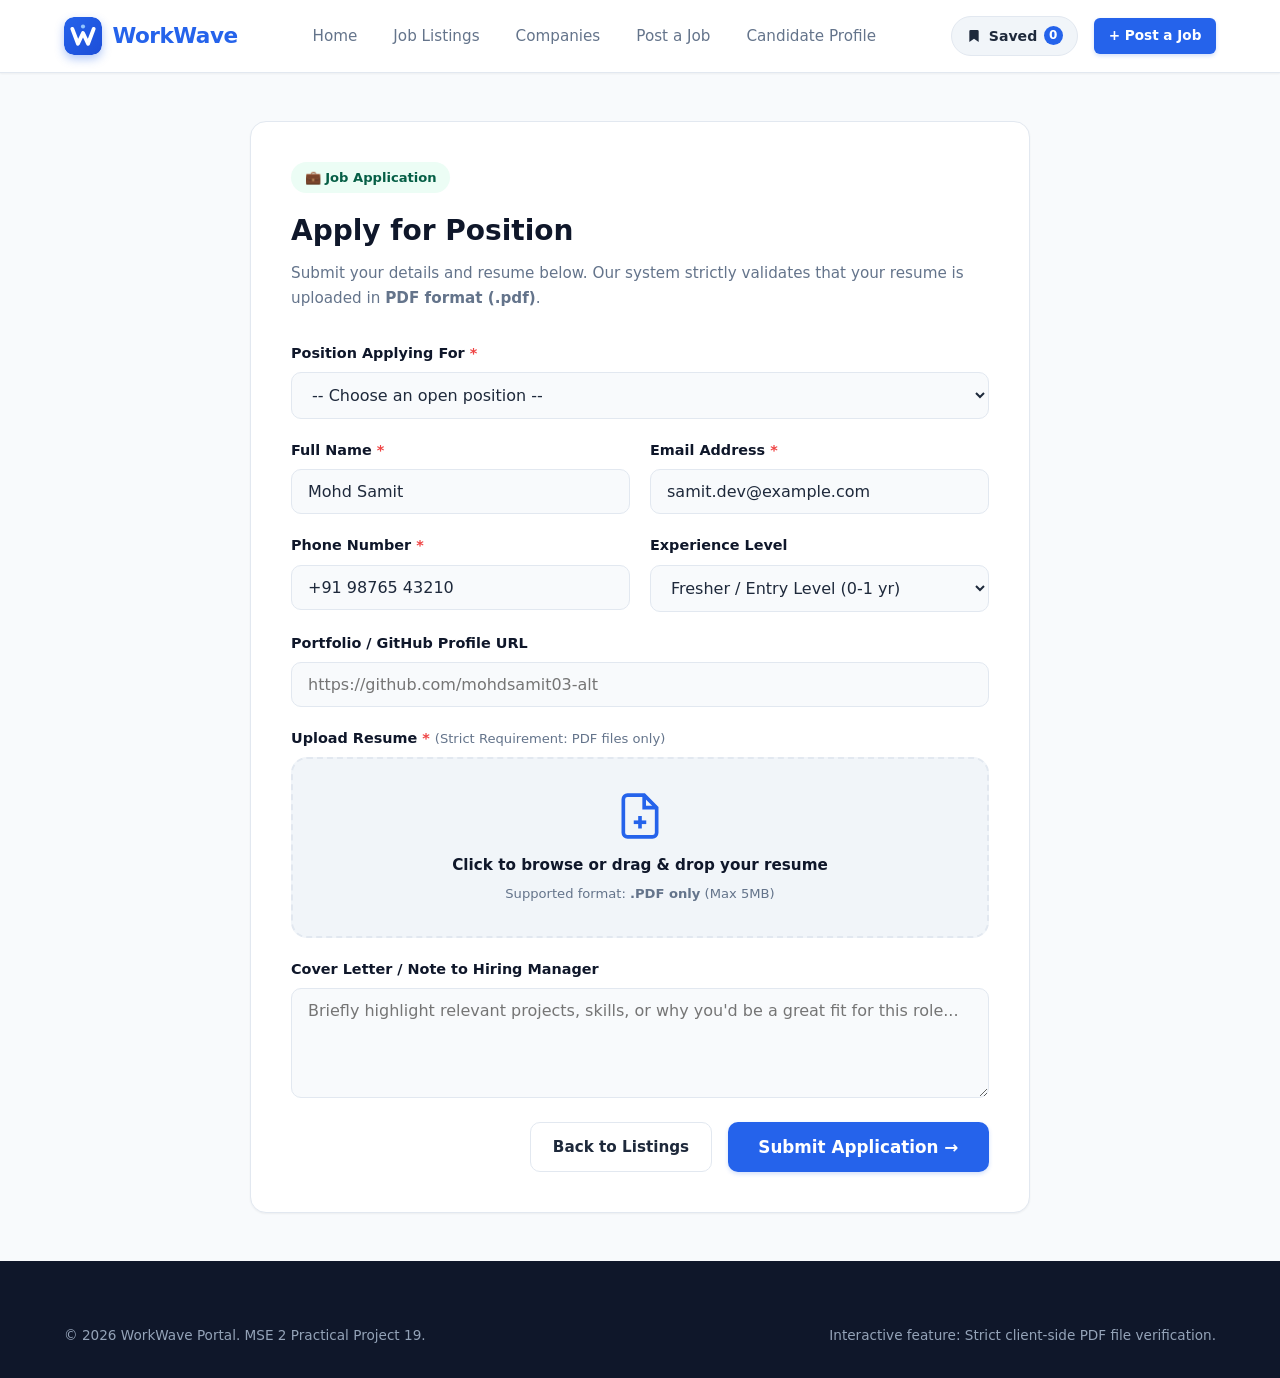
==== commit 5ab6d702: "Add files via upload" ====
--- a/apply.html
+++ b/apply.html
@@ -4,6 +4,7 @@
   <meta charset="UTF-8">
   <meta name="viewport" content="width=device-width, initial-scale=1.0">
   <title>Job Application | WorkWave Portal</title>
+  <link rel="icon" type="image/svg+xml" href="favicon.svg">
   <link rel="stylesheet" href="style.css">
 </head>
 <body>
@@ -12,7 +13,7 @@
   <header class="navbar">
     <div class="container">
       <a href="index.html" class="brand-logo">
-        <div class="brand-icon">W</div>
+        <img src="favicon.svg" alt="WorkWave" class="brand-icon-img" width="38" height="38">
         <span>Work<strong>Wave</strong></span>
       </a>
 
--- a/style.css
+++ b/style.css
@@ -8,31 +8,31 @@
   --primary-hover: #1d4ed8;
   --primary-light: #eff6ff;
   --primary-border: #bfdbfe;
-  
+
   --secondary: #0f172a;
   --text-main: #1e293b;
   --text-muted: #64748b;
   --text-light: #94a3b8;
-  
+
   --bg-body: #f8fafc;
   --bg-card: #ffffff;
   --bg-subtle: #f1f5f9;
-  
+
   --border-color: #e2e8f0;
   --border-focus: #3b82f6;
-  
+
   --success: #10b981;
   --success-bg: #ecfdf5;
   --danger: #ef4444;
   --danger-bg: #fef2f2;
   --warning: #f59e0b;
   --warning-bg: #fffbeb;
-  
+
   --radius-sm: 6px;
   --radius-md: 10px;
   --radius-lg: 16px;
   --radius-full: 9999px;
-  
+
   --shadow-sm: 0 1px 2px 0 rgba(0, 0, 0, 0.05);
   --shadow-md: 0 4px 6px -1px rgba(0, 0, 0, 0.07), 0 2px 4px -2px rgba(0, 0, 0, 0.05);
   --shadow-lg: 0 10px 15px -3px rgba(0, 0, 0, 0.08), 0 4px 6px -4px rgba(0, 0, 0, 0.04);
@@ -43,7 +43,9 @@
 }
 
 /* Base Resets */
-*, *::before, *::after {
+*,
+*::before,
+*::after {
   box-sizing: border-box;
   margin: 0;
   padding: 0;
@@ -59,7 +61,8 @@
   flex-direction: column;
 }
 
-img, svg {
+img,
+svg {
   vertical-align: middle;
 }
 
@@ -73,7 +76,10 @@
   list-style: none;
 }
 
-button, input, select, textarea {
+button,
+input,
+select,
+textarea {
   font-family: inherit;
   font-size: 1rem;
 }
@@ -115,18 +121,14 @@
   letter-spacing: -0.5px;
 }
 
-.brand-icon {
+.brand-icon,
+.brand-icon-img {
   width: 38px;
   height: 38px;
-  background: linear-gradient(135deg, var(--primary) 0%, #1e40af 100%);
-  color: #fff;
   border-radius: var(--radius-md);
-  display: flex;
-  align-items: center;
-  justify-content: center;
-  font-size: 1.2rem;
-  font-weight: 900;
   box-shadow: 0 4px 10px rgba(37, 99, 235, 0.35);
+  display: block;
+  flex-shrink: 0;
 }
 
 .brand-logo span {
@@ -147,7 +149,8 @@
   position: relative;
 }
 
-.nav-link:hover, .nav-link.active {
+.nav-link:hover,
+.nav-link.active {
   color: var(--primary);
 }
 
@@ -288,11 +291,30 @@
   letter-spacing: 0.2px;
 }
 
-.pill-blue { background: #dbeafe; color: #1e40af; }
-.pill-green { background: #d1fae5; color: #065f46; }
-.pill-purple { background: #f3e8ff; color: #6b21a8; }
-.pill-amber { background: #fef3c7; color: #92400e; }
-.pill-gray { background: #e2e8f0; color: #334155; }
+.pill-blue {
+  background: #dbeafe;
+  color: #1e40af;
+}
+
+.pill-green {
+  background: #d1fae5;
+  color: #065f46;
+}
+
+.pill-purple {
+  background: #f3e8ff;
+  color: #6b21a8;
+}
+
+.pill-amber {
+  background: #fef3c7;
+  color: #92400e;
+}
+
+.pill-gray {
+  background: #e2e8f0;
+  color: #334155;
+}
 
 /* Page Header / Hero Banner */
 .hero-section {
@@ -380,7 +402,8 @@
   flex-shrink: 0;
 }
 
-.input-group input, .input-group select {
+.input-group input,
+.input-group select {
   width: 100%;
   border: none;
   background: transparent;
@@ -652,7 +675,8 @@
   color: var(--text-main);
 }
 
-.filter-option input[type="checkbox"], .filter-option input[type="radio"] {
+.filter-option input[type="checkbox"],
+.filter-option input[type="radio"] {
   width: 16px;
   height: 16px;
   accent-color: var(--primary);
@@ -758,7 +782,8 @@
   position: relative;
 }
 
-.file-dropzone:hover, .file-dropzone.dragover {
+.file-dropzone:hover,
+.file-dropzone.dragover {
   border-color: var(--primary);
   background: var(--primary-light);
 }
@@ -1104,13 +1129,31 @@
   max-width: 380px;
 }
 
-.toast.toast-success { background: #065f46; border-left: 4px solid #10b981; }
-.toast.toast-danger { background: #991b1b; border-left: 4px solid #ef4444; }
-.toast.toast-info { background: #1e3a8a; border-left: 4px solid #3b82f6; }
+.toast.toast-success {
+  background: #065f46;
+  border-left: 4px solid #10b981;
+}
+
+.toast.toast-danger {
+  background: #991b1b;
+  border-left: 4px solid #ef4444;
+}
+
+.toast.toast-info {
+  background: #1e3a8a;
+  border-left: 4px solid #3b82f6;
+}
 
 @keyframes slideIn {
-  from { opacity: 0; transform: translateY(15px); }
-  to { opacity: 1; transform: translateY(0); }
+  from {
+    opacity: 0;
+    transform: translateY(15px);
+  }
+
+  to {
+    opacity: 1;
+    transform: translateY(0);
+  }
 }
 
 /* Footer */
@@ -1169,11 +1212,26 @@
 
 /* Responsive Media Queries */
 @media (max-width: 992px) {
-  .hero-title { font-size: 2.35rem; }
-  .listings-layout { grid-template-columns: 1fr; }
-  .filters-sidebar { position: static; margin-bottom: 2rem; }
-  .detail-layout { grid-template-columns: 1fr; }
-  .footer-grid { grid-template-columns: 1fr 1fr; }
+  .hero-title {
+    font-size: 2.35rem;
+  }
+
+  .listings-layout {
+    grid-template-columns: 1fr;
+  }
+
+  .filters-sidebar {
+    position: static;
+    margin-bottom: 2rem;
+  }
+
+  .detail-layout {
+    grid-template-columns: 1fr;
+  }
+
+  .footer-grid {
+    grid-template-columns: 1fr 1fr;
+  }
 }
 
 @media (max-width: 768px) {
@@ -1191,12 +1249,36 @@
     gap: 1rem;
     align-items: flex-start;
   }
-  .nav-menu.show { display: flex; }
-  .nav-toggle-btn { display: block; }
-  .search-form { grid-template-columns: 1fr; }
-  .form-grid { grid-template-columns: 1fr; }
-  .form-group.col-span-2 { grid-column: span 1; }
-  .hero-section { padding: 3rem 0 2rem; }
-  .hero-title { font-size: 1.95rem; }
-  .footer-grid { grid-template-columns: 1fr; }
-}
+
+  .nav-menu.show {
+    display: flex;
+  }
+
+  .nav-toggle-btn {
+    display: block;
+  }
+
+  .search-form {
+    grid-template-columns: 1fr;
+  }
+
+  .form-grid {
+    grid-template-columns: 1fr;
+  }
+
+  .form-group.col-span-2 {
+    grid-column: span 1;
+  }
+
+  .hero-section {
+    padding: 3rem 0 2rem;
+  }
+
+  .hero-title {
+    font-size: 1.95rem;
+  }
+
+  .footer-grid {
+    grid-template-columns: 1fr;
+  }
+}
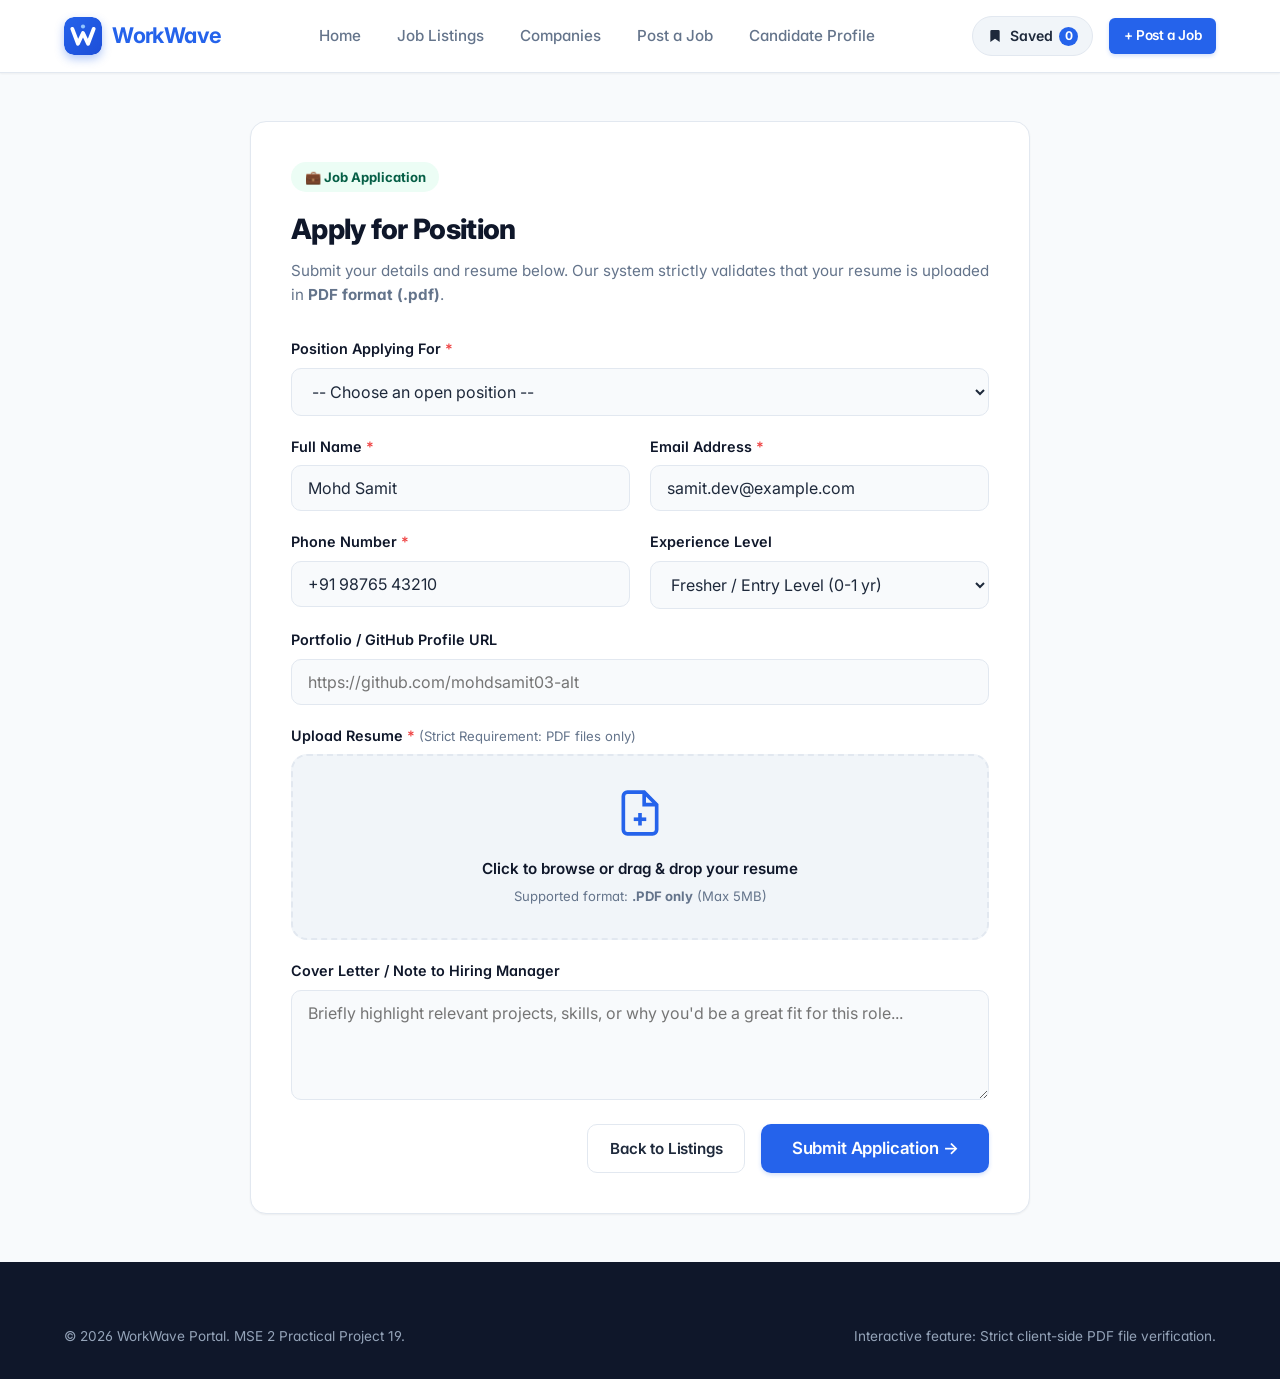
==== commit d586fac4: "Add files via upload" ====
--- a/apply.html
+++ b/apply.html
@@ -5,6 +5,10 @@
   <meta name="viewport" content="width=device-width, initial-scale=1.0">
   <title>Job Application | WorkWave Portal</title>
   <link rel="icon" type="image/svg+xml" href="favicon.svg">
+  <link rel="preconnect" href="https://fonts.googleapis.com">
+  <link rel="preconnect" href="https://fonts.gstatic.com" crossorigin>
+  <link href="https://fonts.googleapis.com/css2?family=Geist:wght@300;400;500;600;700;800;900&family=Inter:wght@300;400;500;600;700;800;900&family=Plus+Jakarta+Sans:wght@400;500;600;700;800&display=swap" rel="stylesheet">
+  <link href="https://fonts.cdnfonts.com/css/sf-pro-display" rel="stylesheet">
   <link rel="stylesheet" href="style.css">
 </head>
 <body>
--- a/style.css
+++ b/style.css
@@ -1,7 +1,12 @@
 /* ==========================================================================
    MSE 2 Practical: Job Portal (Advanced)
    Modern, Responsive, Production-Ready CSS
+   FAANG & Apple Design System Typography
    ========================================================================== */
+
+/* Apple & FAANG Elite Web Font Imports */
+@import url('https://fonts.cdnfonts.com/css/sf-pro-display');
+@import url('https://fonts.googleapis.com/css2?family=Geist:wght@300;400;500;600;700;800;900&family=Inter:wght@300;400;500;600;700;800;900&family=Plus+Jakarta+Sans:wght@400;500;600;700;800&display=swap');
 
 :root {
   --primary: #2563eb;
@@ -38,7 +43,16 @@
   --shadow-lg: 0 10px 15px -3px rgba(0, 0, 0, 0.08), 0 4px 6px -4px rgba(0, 0, 0, 0.04);
   --shadow-xl: 0 20px 25px -5px rgba(0, 0, 0, 0.1), 0 8px 10px -6px rgba(0, 0, 0, 0.05);
 
-  --font-family: system-ui, -apple-system, BlinkMacSystemFont, 'Segoe UI', Roboto, Oxygen, Ubuntu, Cantarell, sans-serif;
+  /* FAANG & Apple Typography Stack:
+     1. SF Pro Display / SF Pro Text (Apple native & web kit)
+     2. Inter (The modern FAANG open-source standard created by Rasmus Andersson)
+     3. Geist (Vercel & Next.js neo-grotesque)
+     4. Apple system fallback (-apple-system, BlinkMacSystemFont)
+     5. High-grade platform sans */
+  --font-family: 'SF Pro Text', 'SF Pro Display', -apple-system, BlinkMacSystemFont, 'Inter', 'Geist', 'Segoe UI', Roboto, Helvetica, Arial, sans-serif;
+  --font-display: 'SF Pro Display', 'Inter', -apple-system, BlinkMacSystemFont, 'Geist', 'Plus Jakarta Sans', 'Segoe UI', sans-serif;
+  --font-mono: 'SF Mono', ui-monospace, Menlo, Monaco, Consolas, 'Cascadia Code', monospace;
+
   --transition: all 0.2s cubic-bezier(0.4, 0, 0.2, 1);
 }
 
@@ -55,9 +69,23 @@
   font-family: var(--font-family);
   background-color: var(--bg-body);
   color: var(--text-main);
-  line-height: 1.6;
+  line-height: 1.55;
   min-height: 100vh;
   display: flex;
+  flex-direction: column;
+  /* Apple's signature subpixel rendering & optical font antialiasing */
+  -webkit-font-smoothing: antialiased;
+  -moz-osx-font-smoothing: grayscale;
+  text-rendering: optimizeLegibility;
+  font-feature-settings: 'cv02', 'cv03', 'cv04', 'cv11';
+}
+
+/* Apple & FAANG Display Typography Rules */
+h1, h2, h3, h4, h5, h6 {
+  font-family: var(--font-display);
+  letter-spacing: -0.025em;
+  color: var(--secondary);
+}
   flex-direction: column;
 }
 
@@ -115,10 +143,11 @@
   display: flex;
   align-items: center;
   gap: 0.65rem;
+  font-family: var(--font-display);
   font-size: 1.35rem;
-  font-weight: 800;
-  color: var(--secondary);
-  letter-spacing: -0.5px;
+  font-weight: 700;
+  color: var(--secondary);
+  letter-spacing: -0.03em;
 }
 
 .brand-icon,
@@ -222,8 +251,10 @@
   gap: 0.5rem;
   padding: 0.65rem 1.35rem;
   border-radius: var(--radius-md);
+  font-family: var(--font-family);
   font-size: 0.95rem;
   font-weight: 600;
+  letter-spacing: -0.01em;
   cursor: pointer;
   border: 1px solid transparent;
   transition: var(--transition);
@@ -327,22 +358,24 @@
 .hero-badge {
   display: inline-flex;
   align-items: center;
-  gap: 0.4rem;
-  background: #dbeafe;
-  color: #1e40af;
-  padding: 0.35rem 0.9rem;
+  gap: 0.45rem;
+  background: #eff6ff;
+  color: #1d4ed8;
+  padding: 0.35rem 0.95rem;
   border-radius: var(--radius-full);
-  font-size: 0.85rem;
-  font-weight: 700;
+  font-size: 0.82rem;
+  font-weight: 600;
+  letter-spacing: -0.01em;
   margin-bottom: 1.25rem;
   border: 1px solid #bfdbfe;
 }
 
 .hero-title {
-  font-size: 2.85rem;
-  font-weight: 800;
-  letter-spacing: -1px;
-  line-height: 1.2;
+  font-family: var(--font-display);
+  font-size: 3rem;
+  font-weight: 700;
+  letter-spacing: -0.035em;
+  line-height: 1.15;
   color: var(--secondary);
   max-width: 820px;
   margin: 0 auto 1.25rem;
@@ -356,10 +389,12 @@
 }
 
 .hero-subtitle {
-  font-size: 1.15rem;
+  font-size: 1.12rem;
   color: var(--text-muted);
   max-width: 640px;
   margin: 0 auto 2.25rem;
+  letter-spacing: -0.01em;
+  line-height: 1.6;
 }
 
 /* Search Bar Component */
@@ -433,17 +468,22 @@
 }
 
 .stat-number {
-  font-size: 1.85rem;
-  font-weight: 800;
-  color: var(--secondary);
+  font-family: var(--font-display);
+  font-size: 2.1rem;
+  font-weight: 750;
+  color: var(--secondary);
+  letter-spacing: -0.03em;
+  line-height: 1.1;
+  font-feature-settings: 'tnum' on;
 }
 
 .stat-label {
-  font-size: 0.85rem;
+  font-size: 0.76rem;
   color: var(--text-muted);
   text-transform: uppercase;
-  letter-spacing: 0.5px;
+  letter-spacing: 0.06em;
   font-weight: 600;
+  margin-top: 0.2rem;
 }
 
 /* Main Content Wrapper */
@@ -462,10 +502,11 @@
 }
 
 .section-header h2 {
+  font-family: var(--font-display);
   font-size: 1.85rem;
-  font-weight: 800;
-  color: var(--secondary);
-  letter-spacing: -0.5px;
+  font-weight: 700;
+  color: var(--secondary);
+  letter-spacing: -0.03em;
 }
 
 .section-header p {
@@ -514,10 +555,38 @@
   display: flex;
   align-items: center;
   justify-content: center;
-  font-size: 1.15rem;
-  font-weight: 800;
+  font-size: 1.1rem;
+  font-weight: 700;
   flex-shrink: 0;
-  box-shadow: var(--shadow-sm);
+  box-shadow: 0 4px 10px rgba(0, 0, 0, 0.08);
+  overflow: hidden;
+  position: relative;
+  transition: transform 0.2s cubic-bezier(0.4, 0, 0.2, 1), box-shadow 0.2s cubic-bezier(0.4, 0, 0.2, 1);
+}
+
+.job-card:hover .company-logo {
+  transform: scale(1.05);
+  box-shadow: 0 6px 16px rgba(0, 0, 0, 0.12);
+}
+
+.company-logo svg {
+  width: 28px;
+  height: 28px;
+  display: block;
+  filter: drop-shadow(0 2px 4px rgba(0, 0, 0, 0.2));
+}
+
+.company-card .company-logo {
+  width: 68px;
+  height: 68px;
+  border-radius: var(--radius-lg);
+  margin-bottom: 1.1rem;
+  box-shadow: 0 6px 16px rgba(0, 0, 0, 0.08);
+}
+
+.company-card .company-logo svg {
+  width: 36px;
+  height: 36px;
 }
 
 .job-title-group {
@@ -526,9 +595,11 @@
 }
 
 .job-title {
-  font-size: 1.12rem;
-  font-weight: 700;
-  color: var(--secondary);
+  font-family: var(--font-display);
+  font-size: 1.1rem;
+  font-weight: 650;
+  color: var(--secondary);
+  letter-spacing: -0.015em;
   margin-bottom: 0.2rem;
   white-space: nowrap;
   overflow: hidden;
